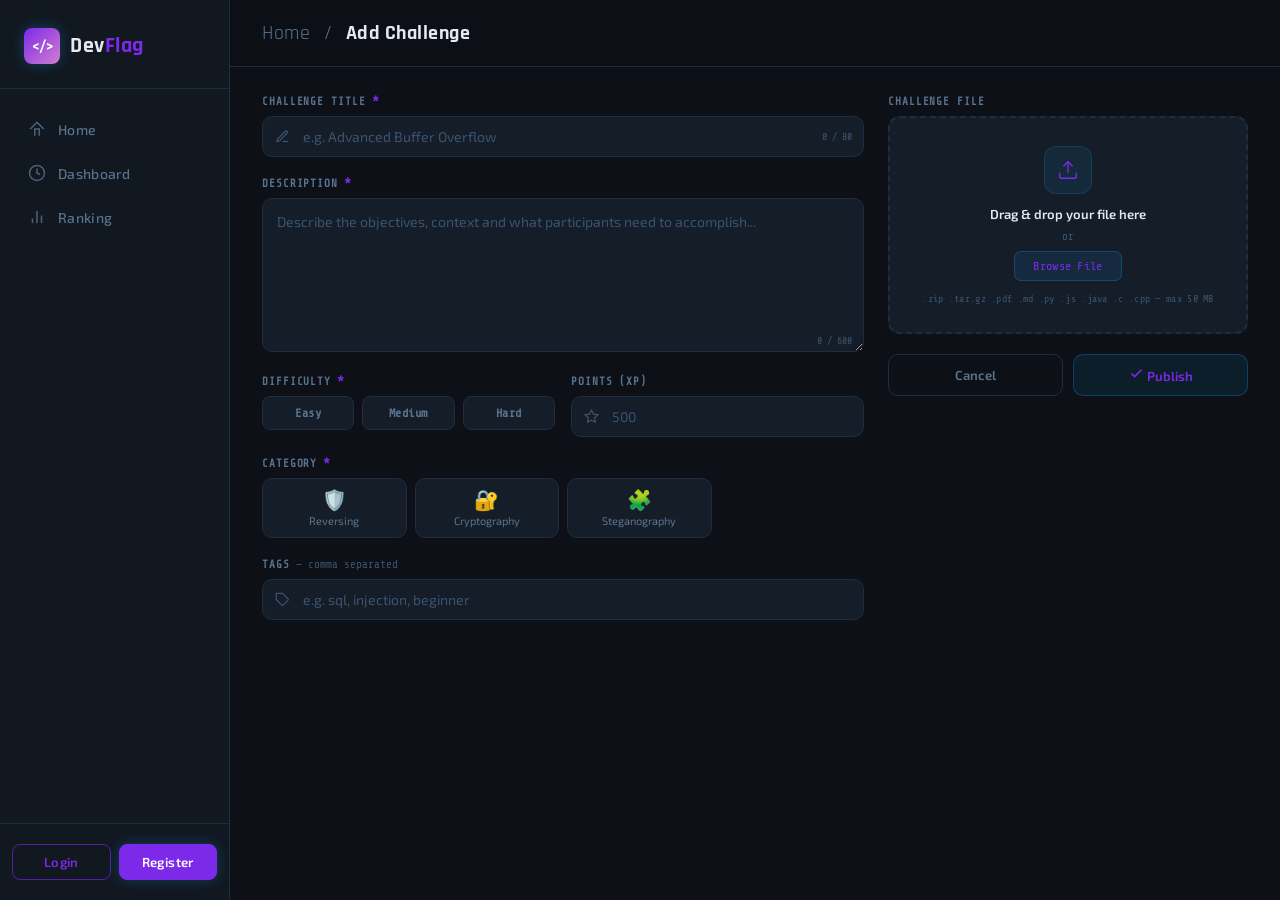
==== addChallenge.html @ d987cf86 "Mayor changes and refactor classes" ====
<!DOCTYPE html>
<html lang="es">
<head>
  <meta charset="UTF-8" />
  <meta name="viewport" content="width=device-width, initial-scale=1.0"/>
  <title>DevFlag – Add Challenge</title>
  <link href="https://fonts.googleapis.com/css2?family=Share+Tech+Mono&family=Rajdhani:wght@400;500;600;700&family=Exo+2:wght@300;400;600;700&display=swap" rel="stylesheet"/>
  <link rel="stylesheet" href="styles.css"/>
  <link rel="stylesheet" href="addChallenge.css"/>
</head>
<body>

  <aside class="sidebar">
    <div class="sidebar-logo">
      <div class="logo-icon">&lt;/&gt;</div>
      <div class="logo-text">Dev<span>Flag</span></div>
    </div>
    <nav class="nav">
      <a href="index.html" class="nav-item">
        <svg class="nav-icon" fill="none" stroke="currentColor" stroke-width="2" viewBox="0 0 24 24">
          <path d="M3 12L12 3l9 9"/><path d="M9 21V12h6v9"/>
        </svg>
        Home
      </a>
      <a href="dashboard.html" class="nav-item">
        <svg class="nav-icon" fill="none" stroke="currentColor" stroke-width="2" viewBox="0 0 24 24">
          <circle cx="12" cy="12" r="10"/><path d="M12 6v6l4 2"/>
        </svg>
        Dashboard
      </a>
      <a href="ranking.html" class="nav-item">
        <svg class="nav-icon" fill="none" stroke="currentColor" stroke-width="2" viewBox="0 0 24 24">
          <path d="M18 20V10"/><path d="M12 20V4"/><path d="M6 20v-6"/>
        </svg>
        Ranking
      </a>
    </nav>
    <div class="sidebar-footer">
      <a href="login.html" class="btn-auth btn-login">Login</a>
      <a href="signup.html" class="btn-auth btn-register">Register</a>
    </div>
  </aside>

  <main class="main">

    <header class="topbar">
      <div class="breadcrumb">
        <a href="index.html" class="home-link">Home</a>
        <span class="breadcrumb-sep">/</span>
        <strong>Add Challenge</strong>
      </div>
    </header>

    <div class="form-layout">

      <div class="form-col form-col--main">

        <div class="ac-section" style="animation-delay:0.05s">
          <label class="ac-label" for="ch-title">
            Challenge Title
            <span class="ac-required">*</span>
          </label>
          <div class="ac-input-wrap">
            <svg fill="none" stroke="currentColor" stroke-width="2" viewBox="0 0 24 24">
              <path d="M12 20h9"/><path d="M16.5 3.5a2.121 2.121 0 013 3L7 19l-4 1 1-4L16.5 3.5z"/>
            </svg>
            <input type="text" id="ch-title" name="title"
                   placeholder="e.g. Advanced Buffer Overflow"
                   maxlength="80" required />
            <span class="char-counter" id="title-counter">0 / 80</span>
          </div>
        </div>

        <div class="ac-section" style="animation-delay:0.10s">
          <label class="ac-label" for="ch-desc">
            Description
            <span class="ac-required">*</span>
          </label>
          <div class="ac-textarea-wrap">
            <textarea id="ch-desc" name="description" rows="5" maxlength="600" required
              placeholder="Describe the objectives, context and what participants need to accomplish..."></textarea>
            <span class="char-counter textarea-counter" id="desc-counter">0 / 600</span>
          </div>
        </div>

        <div class="ac-row" style="animation-delay:0.15s">

          <div class="ac-section">
            <label class="ac-label">
              Difficulty
              <span class="ac-required">*</span>
            </label>
            <div class="pill-group" id="difficulty-group">
              <button type="button" class="pill pill--easy"   data-value="easy" >Easy</button>
              <button type="button" class="pill pill--medium" data-value="medium" >Medium</button>
              <button type="button" class="pill pill--hard"   data-value="hard"   >Hard</button>
            </div>
            <input type="hidden" id="difficulty-val" name="difficulty"/>
          </div>

          <div class="ac-section">
            <label class="ac-label" for="ch-points">Points (XP)</label>
            <div class="ac-input-wrap">
              <svg fill="none" stroke="currentColor" stroke-width="2" viewBox="0 0 24 24">
                <polygon points="12 2 15.09 8.26 22 9.27 17 14.14 18.18 21.02 12 17.77 5.82 21.02 7 14.14 2 9.27 8.91 8.26 12 2"/>
              </svg>
              <input type="number" id="ch-points" name="points"
                     placeholder="500" min="50" max="5000" step="50"/>
            </div>
          </div>

        </div>

        <div class="ac-section" style="animation-delay:0.20s">
          <label class="ac-label">
            Category
            <span class="ac-required">*</span>
          </label>
          <div class="category-grid" id="category-group">
            <button type="button" class="cat-pill" data-value="Reversing" ><span>🛡️</span>Reversing</button>
            <button type="button" class="cat-pill" data-value="cryptography"  ><span>🔐</span>Cryptography</button>
            <button type="button" class="cat-pill" data-value="steganography" ><span>🧩</span>Steganography</button>
          </div>
          <input type="hidden" id="category-val" name="category"/>
        </div>

        <!-- Tags -->
        <div class="ac-section" style="animation-delay:0.25s">
          <label class="ac-label" for="ch-tags">
            Tags
            <span class="ac-label-hint">— comma separated</span>
          </label>
          <div class="ac-input-wrap">
            <svg fill="none" stroke="currentColor" stroke-width="2" viewBox="0 0 24 24">
              <path d="M20.59 13.41l-7.17 7.17a2 2 0 01-2.83 0L2 12V2h10l8.59 8.59a2 2 0 010 2.82z"/>
              <line x1="7" y1="7" x2="7.01" y2="7"/>
            </svg>
            <input type="text" id="ch-tags" name="tags"
                   placeholder="e.g. sql, injection, beginner"/>
          </div>
          <div class="tag-preview" id="tag-preview"></div>
        </div>

      </div>

      <div class="form-col form-col--side">

        <div class="ac-section" style="animation-delay:0.10s">
          <label class="ac-label">Challenge File</label>
          <div class="dropzone" id="dropzone"
               ondragover="onDragOver(event)"
               ondragleave="onDragLeave(event)"
               ondrop="onDrop(event)">

            <div class="dropzone-inner" id="dropzone-inner">
              <div class="dropzone-icon">
                <svg fill="none" stroke="currentColor" stroke-width="1.5" viewBox="0 0 24 24">
                  <path d="M21 15v4a2 2 0 01-2 2H5a2 2 0 01-2-2v-4"/>
                  <polyline points="17 8 12 3 7 8"/>
                  <line x1="12" y1="3" x2="12" y2="15"/>
                </svg>
              </div>
              <p class="dropzone-text">Drag &amp; drop your file here</p>
              <p class="dropzone-sub">or</p>
              <label class="btn-browse" for="file-input">Browse File</label>
              <input type="file" id="file-input" name="challengeFile"
                     accept=".zip,.tar,.gz,.pdf,.md,.txt,.py,.js,.java,.c,.cpp"
                     style="display:none"
                     onchange="onFileSelect(this)"/>
              <p class="dropzone-hint">.zip .tar.gz .pdf .md .py .js .java .c .cpp — max 50 MB</p>
            </div>

            <div class="file-selected" id="file-selected" style="display:none">
              <div class="file-icon">📄</div>
              <div class="file-info">
                <span class="file-name" id="file-name"></span>
                <span class="file-size" id="file-size"></span>
              </div>
              <button type="button" class="btn-remove-file" onclick="removeFile()" aria-label="Remove">
                <svg fill="none" stroke="currentColor" stroke-width="2" viewBox="0 0 24 24">
                  <line x1="18" y1="6" x2="6" y2="18"/><line x1="6" y1="6" x2="18" y2="18"/>
                </svg>
              </button>
            </div>

          </div>
        </div>

        <div class="ac-actions" style="animation-delay:0.30s">
          <a href="index.html" class="btn-cancel">Cancel</a>
          <button type="button" class="btn-publish" onclick="publish()">
            <svg fill="none" stroke="currentColor" stroke-width="2.5" viewBox="0 0 24 24">
              <polyline points="20 6 9 17 4 12"/>
            </svg>
            Publish
          </button>
        </div>

      </div>

    </div>

  </main>

</body>
</html>
---- styles.css ----
:root {
  --bg-base:      #0d1117;
  --bg-sidebar:   #111820;
  --bg-card:      #151d28;
  --bg-card-h:    #1a2536;
  --border:       #1e2d40;
  --border-glow:  #531ea8;
  --accent:       #7c29e9;
  --accent2:      #d17ed1;
  --text-primary: #e4eaf4;
  --text-muted:   #5a7490;
  --text-dim:     #3a5470;
  --badge-med:    #f0a843;
  --badge-easy:   #0ecba1;
  --badge-hard:   #e8445a;
  --nav-active-bg:#162130;
  --font-mono:    'Share Tech Mono', monospace;
  --font-ui:      'Exo 2', sans-serif;
  --font-head:    'Rajdhani', sans-serif;
  --radius:       10px;
  --sidebar-w:    230px;
}

*, *{ box-sizing: border-box; margin: 0; padding: 0; }
html, body { height: 100%; }

body {
  font-family: var(--font-ui);
  background: var(--bg-base);
  color: var(--text-primary);
  display: flex;
  min-height: 100vh;
  overflow-x: hidden;
}

.sidebar {
  width: var(--sidebar-w);
  min-height: 100vh;
  background: var(--bg-sidebar);
  border-right: 1px solid var(--border);
  display: flex;
  flex-direction: column;
  position: fixed;
  left: 0; top: 0; bottom: 0;
  z-index: 10;
}

.sidebar-logo {
  padding: 28px 24px 24px;
  display: flex;
  align-items: center;
  gap: 10px;
  border-bottom: 1px solid var(--border);
}

.logo-icon {
  width: 36px; height: 36px;
  background: linear-gradient(135deg, var(--accent), var(--accent2));
  border-radius: 8px;
  display: flex; align-items: center; justify-content: center;
  font-family: var(--font-mono);
  font-size: 13px;
  color: #fff;
  font-weight: bold;
  flex-shrink: 0;
  box-shadow: 0 0 14px rgba(26,143,227,0.35);
}

.logo-text {
  font-family: var(--font-head);
  font-size: 22px;
  font-weight: 700;
  letter-spacing: 0.5px;
}
.logo-text span { color: var(--accent); }

.nav {
  padding: 20px 12px;
  flex: 1;
  display: flex;
  flex-direction: column;
  gap: 4px;
}

.nav-item {
  display: flex;
  align-items: center;
  gap: 12px;
  padding: 11px 16px;
  border-radius: var(--radius);
  color: var(--text-muted);
  font-size: 14px;
  font-weight: 500;
  cursor: pointer;
  transition: all 0.2s;
  text-decoration: none;
  position: relative;
  letter-spacing: 0.3px;
}

.nav-item:hover {
  background: var(--nav-active-bg);
  color: var(--text-primary);
}

.nav-item.active {
  background: var(--nav-active-bg);
  color: var(--accent);
  border: 1px solid rgba(26,143,227,0.18);
}

.nav-item.active::before {
  content: '';
  position: absolute;
  left: 0; top: 20%; bottom: 20%;
  width: 3px;
  background: var(--accent);
  border-radius: 0 3px 3px 0;
  box-shadow: 0 0 8px var(--accent);
}

.nav-icon {
  width: 18px; height: 18px;
  opacity: 0.8;
  flex-shrink: 0;
}

.sidebar-footer {
  padding: 20px 12px;
  border-top: 1px solid var(--border);
  display: flex;
  gap: 8px;
}

.btn-auth {
  flex: 1;
  padding: 9px 0;
  border-radius: 8px;
  font-family: var(--font-ui);
  font-size: 13px;
  font-weight: 600;
  cursor: pointer;
  transition: all 0.2s;
  letter-spacing: 0.4px;
}

.btn-login {
  text-align: center;
  background: transparent;
  border: 1px solid var(--border-glow);
  color: var(--accent);
}
.btn-login:hover { background: rgba(26,143,227,0.08); }

.btn-register {
  text-align: center;
  background: var(--accent);
  border: 1px solid var(--accent);
  color: #fff;
  box-shadow: 0 0 14px rgba(26,143,227,0.3);
}

.btn-register:hover {
  background: #781acf;
  box-shadow: 0 0 20px rgba(26,143,227,0.5);
}

.main {
  margin-left: var(--sidebar-w);
  flex: 1;
  display: flex;
  flex-direction: column;
  min-height: 100vh;
  position: relative;
  z-index: 1;
}

.topbar {
  display: flex;
  align-items: center;
  justify-content: space-between;
  padding: 20px 32px;
  border-bottom: 1px solid var(--border);
  background: rgba(13,17,23,0.85);
  backdrop-filter: blur(8px);
  position: sticky;
  top: 0;
  z-index: 5;
}

.breadcrumb {
  font-family: var(--font-head);
  font-size: 20px;
  font-weight: 600;
  letter-spacing: 0.5px;
}
.breadcrumb span { color: var(--text-muted); font-weight: 400; }
.breadcrumb strong { color: var(--text-primary); }

.btn-add {
  display: flex;
  align-items: center;
  gap: 8px;
  padding: 10px 22px;
  background: var(--accent);
  border: none;
  border-radius: 9px;
  color: #fff;
  font-family: var(--font-ui);
  font-size: 14px;
  font-weight: 600;
  cursor: pointer;
  transition: all 0.2s;
  box-shadow: 0 0 16px rgba(26,143,227,0.35);
  letter-spacing: 0.3px;
}
.btn-add:hover {
  background: #ac4fe2;
  box-shadow: 0 0 26px rgba(26,143,227,0.55);
  transform: translateY(-1px);
}
.btn-add svg { width: 16px; height: 16px; }

.filters-bar {
  display: flex;
  gap: 14px;
  padding: 24px 32px 0;
}

.filter-select {
  display: flex;
  align-items: center;
  gap: 10px;
  padding: 11px 18px;
  background: var(--bg-card);
  border: 1px solid var(--border);
  border-radius: 9px;
  color: var(--text-muted);
  font-family: var(--font-ui);
  font-size: 14px;
  cursor: pointer;
  min-width: 180px;
  transition: border-color 0.2s;
}
.filter-select:hover { border-color: var(--border-glow); }
.filter-select svg { width: 16px; height: 16px; opacity: 0.6; }
.filter-select .chevron { margin-left: auto; opacity: 0.5; }

.search-box {
  flex: 1;
  display: flex;
  align-items: center;
  gap: 10px;
  padding: 11px 18px;
  background: var(--bg-card);
  border: 1px solid var(--border);
  border-radius: 9px;
  transition: border-color 0.2s;
}
.search-box:focus-within { border-color: var(--border-glow); }
.search-box svg { width: 16px; height: 16px; color: var(--text-dim); flex-shrink: 0; }
.search-box input {
  flex: 1;
  background: none;
  border: none;
  outline: none;
  color: var(--text-primary);
  font-family: var(--font-ui);
  font-size: 14px;
}
.search-box input::placeholder { color: var(--text-dim); }

.cards-grid {
  display: grid;
  grid-template-columns: repeat(auto-fill, minmax(280px, 1fr));
  gap: 18px;
  padding: 24px 32px 40px;
}

.card {
  background: var(--bg-card);
  border: 1px solid var(--border);
  border-radius: 12px;
  overflow: hidden;
  display: flex;
  flex-direction: column;
  transition: all 0.25s;
  position: relative;
  animation: fadeUp 0.4s ease both;
}

.card:hover {
  border-color: rgba(26,143,227,0.35);
  background: var(--bg-card-h);
  transform: translateY(-3px);
  box-shadow: 0 8px 28px rgba(0,0,0,0.35), 0 0 0 1px rgba(26,143,227,0.1);
}

.card-header {
  position: relative;
  padding: 22px 22px 0;
  display: flex;
  align-items: flex-start;
  justify-content: flex-end;
}

.card-illustration {
  position: absolute;
  left: 50%;
  transform: translateX(-50%);
  top: 10px;
  width: 100px; height: 90px;
  display: flex; align-items: center; justify-content: center;
}

.lock   { font-size: 52px; filter: drop-shadow(0 0 12px rgba(26,143,227,0.4)); }
.shield { font-size: 52px; filter: drop-shadow(0 0 12px rgba(14,203,161,0.4)); }
.puzzle  { font-size: 52px; filter: drop-shadow(0 0 12px rgba(232,68,90,0.4)); }

.card-actions {
  display: flex;
  gap: 8px;
  align-items: center;
  z-index: 1;
}

.btn-icon {
  background: none;
  border: none;
  cursor: pointer;
  color: var(--text-dim);
  padding: 4px;
  border-radius: 5px;
  transition: color 0.2s;
  display: flex;
  align-items: center;
}
.btn-icon svg { width: 16px; height: 16px; }

.card-body {
  padding: 80px 22px 18px;
}

.card-title {
  font-family: var(--font-head);
  font-size: 18px;
  font-weight: 700;
  color: var(--text-primary);
  margin-bottom: 8px;
  letter-spacing: 0.3px;
  line-height: 1.2;
}

.card-desc {
  font-size: 12.5px;
  color: var(--text-muted);
  line-height: 1.55;
  margin-bottom: 18px;
}

.card-meta {
  display: grid;
  grid-template-columns: 1fr 1fr 1fr;
  gap: 4px 0;
  padding-top: 14px;
  border-top: 1px solid var(--border);
}

.meta-label {
  font-size: 11px;
  color: var(--text-dim);
  font-family: var(--font-mono);
  letter-spacing: 0.3px;
}

.meta-value {
  font-size: 12.5px;
  font-weight: 600;
  color: var(--text-primary);
  font-family: var(--font-mono);
}

.meta-value.difficulty-medium { color: var(--badge-med); }
.meta-value.difficulty-easy   { color: var(--badge-easy); }
.meta-value.difficulty-hard   { color: var(--badge-hard); }
.meta-value.xp                { color: var(--accent); }

::-webkit-scrollbar { width: 5px; }
::-webkit-scrollbar-track { background: var(--bg-base); }
::-webkit-scrollbar-thumb { background: var(--border); border-radius: 3px; }

.sidebar-deco {
  padding: 16px 12px;
  opacity: 0.15;
}

.cards-grid {
  transition: grid-template-columns 0.4s cubic-bezier(0.4, 0, 0.2, 1);
}

.card {
  transition:
    all 0.25s ease,
    width 0.4s cubic-bezier(0.4, 0, 0.2, 1),
    transform 0.4s cubic-bezier(0.4, 0, 0.2, 1),
    opacity 0.4s ease,
    box-shadow 0.25s ease;
  will-change: transform, width, opacity;
}

.home-link {
  color: var(--text-muted);
  text-decoration: none;
  font-weight: 400;
  transition: color 0.2s;
}
.home-link:hover { color: var(--accent); }

.breadcrumb-sep {
  color: var(--text-dim);
  margin: 0 8px;
  font-weight: 300;
}

a {
  text-decoration: none;
  color: inherit;
}
---- addChallenge.css ----
.form-layout {
  display: grid;
  grid-template-columns: 1fr 360px;
  gap: 24px;
  padding: 28px 32px 48px;
  align-items: start;
}

.form-col { display: flex; flex-direction: column; gap: 20px; }

.ac-section {
  display: flex;
  flex-direction: column;
  gap: 8px;
  animation: fadeUp 0.4s ease both;
}

.ac-label {
  font-family: var(--font-mono);
  font-size: 11px;
  font-weight: 600;
  letter-spacing: 0.9px;
  text-transform: uppercase;
  color: var(--text-muted);
  display: flex;
  align-items: center;
  gap: 6px;
}
.ac-required   { color: var(--accent); font-size: 13px; line-height: 1; }
.ac-label-hint { color: var(--text-dim); font-weight: 400; text-transform: none; letter-spacing: 0; font-size: 11px; }

.ac-input-wrap {
  position: relative;
  display: flex;
  align-items: center;
}
.ac-input-wrap > svg {
  position: absolute;
  left: 13px;
  width: 15px; height: 15px;
  color: var(--text-dim);
  pointer-events: none;
  transition: color 0.2s;
}
.ac-input-wrap input {
  width: 100%;
  padding: 11px 80px 11px 40px;
  background: var(--bg-card);
  border: 1px solid var(--border);
  border-radius: var(--radius);
  color: var(--text-primary);
  font-family: var(--font-ui);
  font-size: 14px;
  outline: none;
  transition: border-color 0.2s, box-shadow 0.2s;
}
.ac-input-wrap input[type="number"] { padding-right: 14px; }
.ac-input-wrap input::placeholder { color: var(--text-dim); }
.ac-input-wrap input:focus {
  border-color: var(--accent);
  box-shadow: 0 0 0 3px rgba(26,143,227,0.1);
}
.ac-input-wrap:focus-within > svg { color: var(--accent); }

.char-counter {
  position: absolute;
  right: 12px;
  font-size: 10px;
  font-family: var(--font-mono);
  color: var(--text-dim);
  pointer-events: none;
  white-space: nowrap;
}

.ac-textarea-wrap { position: relative; }
.ac-textarea-wrap textarea {
  width: 100%;
  padding: 12px 14px 28px;
  background: var(--bg-card);
  border: 1px solid var(--border);
  border-radius: var(--radius);
  color: var(--text-primary);
  font-family: var(--font-ui);
  font-size: 14px;
  resize: vertical;
  outline: none;
  line-height: 1.6;
  transition: border-color 0.2s, box-shadow 0.2s;
  min-height: 110px;
}
.ac-textarea-wrap textarea::placeholder { color: var(--text-dim); }
.ac-textarea-wrap textarea:focus {
  border-color: var(--accent);
  box-shadow: 0 0 0 3px rgba(26,143,227,0.1);
}
.textarea-counter { position: absolute; bottom: 9px; right: 12px; }

.ac-row {
  display: grid;
  grid-template-columns: 1fr 1fr;
  gap: 16px;
  animation: fadeUp 0.4s ease both;
}
.ac-row .ac-section { animation: none; }

.pill-group { display: flex; gap: 8px; }

.pill {
  flex: 1;
  padding: 9px 0;
  border-radius: 8px;
  border: 1px solid var(--border);
  background: var(--bg-card);
  font-family: var(--font-mono);
  font-size: 12px;
  font-weight: 600;
  letter-spacing: 0.5px;
  cursor: pointer;
  transition: all 0.18s;
  color: var(--text-muted);
}
.pill:hover { border-color: var(--border-glow); color: var(--text-primary); }

.pill--easy:not(.selected):hover   { border-color: #0ecba1; color: #0ecba1; }
.pill--medium:not(.selected):hover { border-color: #f0a843; color: #f0a843; }
.pill--hard:not(.selected):hover   { border-color: #e8445a; color: #e8445a; }

.pill--easy.selected   { background: rgba(14,203,161,0.12); border-color: #0ecba1; color: #0ecba1; box-shadow: 0 0 10px rgba(14,203,161,0.2); }
.pill--medium.selected { background: rgba(240,168,67,0.12); border-color: #f0a843; color: #f0a843; box-shadow: 0 0 10px rgba(240,168,67,0.2); }
.pill--hard.selected   { background: rgba(232,68,90,0.12);  border-color: #e8445a; color: #e8445a; box-shadow: 0 0 10px rgba(232,68,90,0.2); }

.category-grid {
  display: grid;
  grid-template-columns: repeat(4, 1fr);
  gap: 8px;
}

.cat-pill {
  display: flex;
  flex-direction: column;
  align-items: center;
  gap: 5px;
  padding: 10px 6px;
  background: var(--bg-card);
  border: 1px solid var(--border);
  border-radius: 10px;
  font-family: var(--font-ui);
  font-size: 11px;
  color: var(--text-muted);
  cursor: pointer;
  transition: all 0.18s;
  text-align: center;
  line-height: 1.2;
}
.cat-pill span { font-size: 20px; line-height: 1; }
.cat-pill:hover {
  border-color: var(--border-glow);
  color: var(--text-primary);
  background: var(--bg-card-h);
  transform: translateY(-1px);
}
.cat-pill.selected {
  border-color: var(--accent);
  background: rgba(26,143,227,0.1);
  color: var(--accent);
  box-shadow: 0 0 10px rgba(26,143,227,0.15);
}

.tag-preview { display: flex; flex-wrap: wrap; gap: 6px; min-height: 0; }

.tag-chip {
  padding: 3px 10px;
  background: rgba(26,143,227,0.1);
  border: 1px solid rgba(26,143,227,0.25);
  border-radius: 20px;
  font-size: 11px;
  font-family: var(--font-mono);
  color: var(--accent);
  animation: fadeUp 0.2s ease both;
}

.dropzone {
  border: 2px dashed var(--border);
  border-radius: 12px;
  background: var(--bg-card);
  transition: border-color 0.2s, background 0.2s;
  min-height: 180px;
  display: flex;
  align-items: center;
  justify-content: center;
  overflow: hidden;
}
.dropzone.drag-over {
  border-color: var(--accent);
  background: rgba(26,143,227,0.06);
}

.dropzone-inner {
  display: flex;
  flex-direction: column;
  align-items: center;
  gap: 8px;
  padding: 28px 20px;
  text-align: center;
  width: 100%;
}

.dropzone-icon {
  width: 48px; height: 48px;
  border-radius: 12px;
  background: rgba(26,143,227,0.1);
  border: 1px solid rgba(26,143,227,0.2);
  display: flex; align-items: center; justify-content: center;
  margin-bottom: 4px;
}
.dropzone-icon svg { width: 22px; height: 22px; color: var(--accent); }

.dropzone-text { font-size: 13px; font-weight: 600; color: var(--text-primary); }
.dropzone-sub  { font-size: 11px; color: var(--text-dim); font-family: var(--font-mono); }
.dropzone-hint { font-size: 10px; color: var(--text-dim); font-family: var(--font-mono); letter-spacing: 0.3px; margin-top: 4px; }

.btn-browse {
  display: inline-block;
  padding: 7px 18px;
  background: rgba(26,143,227,0.12);
  border: 1px solid rgba(26,143,227,0.3);
  border-radius: 7px;
  font-size: 12px;
  font-family: var(--font-mono);
  color: var(--accent);
  cursor: pointer;
  transition: all 0.18s;
  letter-spacing: 0.3px;
}
.btn-browse:hover { background: rgba(26,143,227,0.2); border-color: var(--accent); }

.file-selected {
  width: 100%;
  padding: 18px 20px;
  align-items: center;
  gap: 14px;
}
.file-icon { font-size: 28px; flex-shrink: 0; }
.file-info { flex: 1; display: flex; flex-direction: column; gap: 3px; overflow: hidden; }
.file-name { font-size: 13px; font-weight: 600; color: var(--text-primary); white-space: nowrap; overflow: hidden; text-overflow: ellipsis; }
.file-size { font-size: 11px; color: var(--text-muted); font-family: var(--font-mono); }

.btn-remove-file {
  flex-shrink: 0;
  background: none; border: none; cursor: pointer;
  color: var(--text-dim);
  display: flex; align-items: center;
  padding: 4px; border-radius: 5px;
  transition: color 0.2s;
}
.btn-remove-file:hover { color: #e8445a; }
.btn-remove-file svg { width: 16px; height: 16px; }

.preview-card {
  background: var(--bg-base);
  border: 1px solid var(--border);
  border-radius: 12px;
  overflow: hidden;
  transition: border-color 0.3s;
}

.preview-card-header {
  padding: 16px 16px 0;
  display: flex;
  align-items: flex-start;
  justify-content: space-between;
}
.preview-illus { font-size: 40px; line-height: 1; transition: all 0.3s; }
.preview-dots  { display: flex; gap: 6px; align-items: center; }
.pdot { width: 6px; height: 6px; border-radius: 50%; background: var(--border); }

.preview-card-body { padding: 12px 16px 16px; }

.preview-title {
  font-family: var(--font-head);
  font-size: 16px;
  font-weight: 700;
  color: var(--text-primary);
  margin-bottom: 6px;
  min-height: 22px;
  transition: all 0.2s;
}
.preview-desc {
  font-size: 11.5px;
  color: var(--text-muted);
  line-height: 1.55;
  margin-bottom: 12px;
  min-height: 36px;
  transition: all 0.2s;
  display: -webkit-box;
  -webkit-box-orient: vertical;
  overflow: hidden;
}
.preview-meta {
  display: flex;
  gap: 14px;
  padding-top: 10px;
  border-top: 1px solid var(--border);
  font-size: 12px;
  font-family: var(--font-mono);
}
.preview-diff { font-weight: 600; transition: color 0.3s; }
.preview-xp   { color: var(--accent); font-weight: 600; }

.ac-actions {
  display: flex;
  gap: 10px;
  animation: fadeUp 0.4s ease both;
}

.btn-cancel {
  flex: 1;
  display: flex; align-items: center; justify-content: center;
  padding: 11px;
  background: transparent;
  border: 1px solid var(--border);
  border-radius: var(--radius);
  color: var(--text-muted);
  font-family: var(--font-ui);
  font-size: 13px;
  font-weight: 600;
  cursor: pointer;
  text-decoration: none;
  transition: all 0.18s;
}
.btn-cancel:hover { border-color: var(--border-glow); color: var(--text-primary); }

.btn-publish {
  flex: 1;
  padding: 11px;
  background: rgba(26,143,227,0.1);
  border: 1px solid rgba(26,143,227,0.3);
  border-radius: var(--radius);
  color: var(--accent);
  font-family: var(--font-ui);
  font-size: 13px;
  font-weight: 600;
  cursor: pointer;
  transition: all 0.18s;
}
.btn-publish svg { width: 15px; height: 15px; }
.btn-publish:hover {
  background: #1a7fcf;
  box-shadow: 0 0 24px rgba(26,143,227,0.5);
  transform: translateY(-1px);
}

.toast {
  position: fixed;
  bottom: 28px;
  right: 28px;
  background: #111820;
  border: 1px solid var(--border);
  border-left: 3px solid var(--toast-color, var(--accent));
  border-radius: 10px;
  padding: 13px 20px;
  font-family: var(--font-ui);
  font-size: 13px;
  font-weight: 600;
  color: var(--text-primary);
  box-shadow: 0 8px 28px rgba(0,0,0,0.4);
  z-index: 9999;
  opacity: 0;
  transform: translateY(12px);
  transition: opacity 0.25s, transform 0.25s;
}
.toast--show { opacity: 1; transform: translateY(0); }
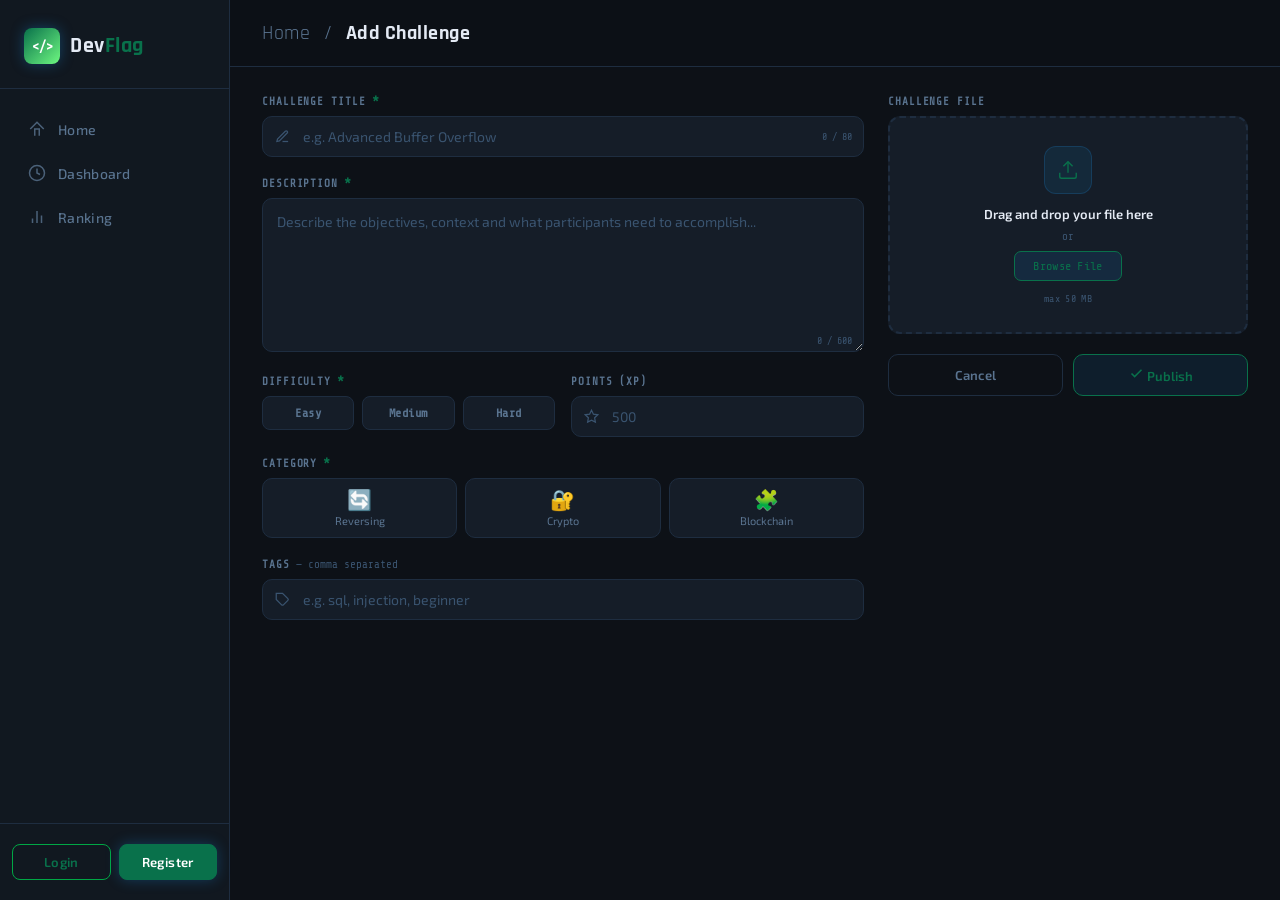
==== commit 0a9f8168: "Bug fixes and changing mayor colors" ====
--- a/addChallenge.html
+++ b/addChallenge.html
@@ -9,7 +9,7 @@
   <link rel="stylesheet" href="addChallenge.css"/>
 </head>
 <body>
-
+  
   <aside class="sidebar">
     <div class="sidebar-logo">
       <div class="logo-icon">&lt;/&gt;</div>
@@ -40,9 +40,9 @@
       <a href="signup.html" class="btn-auth btn-register">Register</a>
     </div>
   </aside>
-
+  
   <main class="main">
-
+    
     <header class="topbar">
       <div class="breadcrumb">
         <a href="index.html" class="home-link">Home</a>
@@ -50,11 +50,11 @@
         <strong>Add Challenge</strong>
       </div>
     </header>
-
+    
     <div class="form-layout">
-
+      
       <div class="form-col form-col--main">
-
+        
         <div class="ac-section" style="animation-delay:0.05s">
           <label class="ac-label" for="ch-title">
             Challenge Title
@@ -65,12 +65,12 @@
               <path d="M12 20h9"/><path d="M16.5 3.5a2.121 2.121 0 013 3L7 19l-4 1 1-4L16.5 3.5z"/>
             </svg>
             <input type="text" id="ch-title" name="title"
-                   placeholder="e.g. Advanced Buffer Overflow"
-                   maxlength="80" required />
+            placeholder="e.g. Advanced Buffer Overflow"
+            maxlength="80" required />
             <span class="char-counter" id="title-counter">0 / 80</span>
           </div>
         </div>
-
+        
         <div class="ac-section" style="animation-delay:0.10s">
           <label class="ac-label" for="ch-desc">
             Description
@@ -78,26 +78,31 @@
           </label>
           <div class="ac-textarea-wrap">
             <textarea id="ch-desc" name="description" rows="5" maxlength="600" required
-              placeholder="Describe the objectives, context and what participants need to accomplish..."></textarea>
+            placeholder="Describe the objectives, context and what participants need to accomplish..."></textarea>
             <span class="char-counter textarea-counter" id="desc-counter">0 / 600</span>
           </div>
         </div>
-
+        
         <div class="ac-row" style="animation-delay:0.15s">
-
+          
           <div class="ac-section">
             <label class="ac-label">
               Difficulty
               <span class="ac-required">*</span>
             </label>
             <div class="pill-group" id="difficulty-group">
-              <button type="button" class="pill pill--easy"   data-value="easy" >Easy</button>
-              <button type="button" class="pill pill--medium" data-value="medium" >Medium</button>
-              <button type="button" class="pill pill--hard"   data-value="hard"   >Hard</button>
+              <input type="radio" name="difficulty" id="diff-easy" value="easy">
+              <label for="diff-easy" class="pill pill--easy">Easy</label>
+              
+              <input type="radio" name="difficulty" id="diff-medium" value="medium">
+              <label for="diff-medium" class="pill pill--medium">Medium</label>
+              
+              <input type="radio" name="difficulty" id="diff-hard" value="hard">
+              <label for="diff-hard" class="pill pill--hard">Hard</label>
             </div>
             <input type="hidden" id="difficulty-val" name="difficulty"/>
           </div>
-
+          
           <div class="ac-section">
             <label class="ac-label" for="ch-points">Points (XP)</label>
             <div class="ac-input-wrap">
@@ -105,25 +110,30 @@
                 <polygon points="12 2 15.09 8.26 22 9.27 17 14.14 18.18 21.02 12 17.77 5.82 21.02 7 14.14 2 9.27 8.91 8.26 12 2"/>
               </svg>
               <input type="number" id="ch-points" name="points"
-                     placeholder="500" min="50" max="5000" step="50"/>
-            </div>
-          </div>
-
-        </div>
-
+              placeholder="500" min="50" max="5000" step="50"/>
+            </div>
+          </div>
+          
+        </div>
+        
         <div class="ac-section" style="animation-delay:0.20s">
           <label class="ac-label">
             Category
             <span class="ac-required">*</span>
           </label>
-          <div class="category-grid" id="category-group">
-            <button type="button" class="cat-pill" data-value="Reversing" ><span>🛡️</span>Reversing</button>
-            <button type="button" class="cat-pill" data-value="cryptography"  ><span>🔐</span>Cryptography</button>
-            <button type="button" class="cat-pill" data-value="steganography" ><span>🧩</span>Steganography</button>
+          <div class="category-grid">
+            <input type="radio" name="category" id="cat-reversing">
+            <label for="cat-reversing" class="cat-pill"><span>🔄</span>Reversing</label>
+            
+            <input type="radio" name="category" id="cat-crypto">
+            <label for="cat-crypto" class="cat-pill"><span>🔐</span>Crypto</label>
+            
+            <input type="radio" name="category" id="cat-blockchain">
+            <label for="cat-blockchain" class="cat-pill"><span>🧩</span>Blockchain</label>
           </div>
           <input type="hidden" id="category-val" name="category"/>
         </div>
-
+        
         <!-- Tags -->
         <div class="ac-section" style="animation-delay:0.25s">
           <label class="ac-label" for="ch-tags">
@@ -136,71 +146,68 @@
               <line x1="7" y1="7" x2="7.01" y2="7"/>
             </svg>
             <input type="text" id="ch-tags" name="tags"
-                   placeholder="e.g. sql, injection, beginner"/>
+            placeholder="e.g. sql, injection, beginner"/>
           </div>
           <div class="tag-preview" id="tag-preview"></div>
         </div>
-
-      </div>
-
+        
+      </div>
+      
       <div class="form-col form-col--side">
-
+        
         <div class="ac-section" style="animation-delay:0.10s">
           <label class="ac-label">Challenge File</label>
           <div class="dropzone" id="dropzone"
-               ondragover="onDragOver(event)"
-               ondragleave="onDragLeave(event)"
-               ondrop="onDrop(event)">
-
-            <div class="dropzone-inner" id="dropzone-inner">
-              <div class="dropzone-icon">
-                <svg fill="none" stroke="currentColor" stroke-width="1.5" viewBox="0 0 24 24">
-                  <path d="M21 15v4a2 2 0 01-2 2H5a2 2 0 01-2-2v-4"/>
-                  <polyline points="17 8 12 3 7 8"/>
-                  <line x1="12" y1="3" x2="12" y2="15"/>
-                </svg>
-              </div>
-              <p class="dropzone-text">Drag &amp; drop your file here</p>
-              <p class="dropzone-sub">or</p>
-              <label class="btn-browse" for="file-input">Browse File</label>
-              <input type="file" id="file-input" name="challengeFile"
-                     accept=".zip,.tar,.gz,.pdf,.md,.txt,.py,.js,.java,.c,.cpp"
-                     style="display:none"
-                     onchange="onFileSelect(this)"/>
-              <p class="dropzone-hint">.zip .tar.gz .pdf .md .py .js .java .c .cpp — max 50 MB</p>
-            </div>
-
-            <div class="file-selected" id="file-selected" style="display:none">
-              <div class="file-icon">📄</div>
-              <div class="file-info">
-                <span class="file-name" id="file-name"></span>
-                <span class="file-size" id="file-size"></span>
-              </div>
-              <button type="button" class="btn-remove-file" onclick="removeFile()" aria-label="Remove">
-                <svg fill="none" stroke="currentColor" stroke-width="2" viewBox="0 0 24 24">
-                  <line x1="18" y1="6" x2="6" y2="18"/><line x1="6" y1="6" x2="18" y2="18"/>
-                </svg>
-              </button>
-            </div>
-
-          </div>
-        </div>
-
-        <div class="ac-actions" style="animation-delay:0.30s">
-          <a href="index.html" class="btn-cancel">Cancel</a>
-          <button type="button" class="btn-publish" onclick="publish()">
-            <svg fill="none" stroke="currentColor" stroke-width="2.5" viewBox="0 0 24 24">
-              <polyline points="20 6 9 17 4 12"/>
-            </svg>
-            Publish
-          </button>
-        </div>
-
-      </div>
-
+          ondragover="onDragOver(event)"
+          ondragleave="onDragLeave(event)"
+          ondrop="onDrop(event)">
+          
+          <div class="dropzone-inner" id="dropzone-inner">
+            <div class="dropzone-icon">
+              <svg fill="none" stroke="currentColor" stroke-width="1.5" viewBox="0 0 24 24">
+                <path d="M21 15v4a2 2 0 01-2 2H5a2 2 0 01-2-2v-4"/>
+                <polyline points="17 8 12 3 7 8"/>
+                <line x1="12" y1="3" x2="12" y2="15"/>
+              </svg>
+            </div>
+            <p class="dropzone-text">Drag and drop your file here</p>
+            <p class="dropzone-sub">or</p>
+            <label class="btn-browse" for="file-input">Browse File</label>
+            <input type="file" id="file-input" name="challengeFile"
+            accept=".zip,.tar,.gz,.pdf,.md,.txt,.py,.js,.java,.c,.cpp"
+            style="display:none"
+            onchange="onFileSelect(this)"/>
+            <p class="dropzone-hint">max 50 MB</p>
+          </div>
+          
+          <div class="file-selected" id="file-selected" style="display:none">
+            <div class="file-icon">📄</div>
+            <div class="file-info">
+              <span class="file-name" id="file-name"></span>
+              <span class="file-size" id="file-size"></span>
+            </div>
+            <button type="button" class="btn-remove-file" onclick="removeFile()" aria-label="Remove">
+              <svg fill="none" stroke="currentColor" stroke-width="2" viewBox="0 0 24 24">
+                <line x1="18" y1="6" x2="6" y2="18"/><line x1="6" y1="6" x2="18" y2="18"/>
+              </svg>
+            </button>
+          </div>
+          
+        </div>
+      </div>
+      
+      <div class="ac-actions" style="animation-delay:0.30s">
+        <a href="index.html" class="btn-cancel">Cancel</a>
+        <button type="button" class="btn-publish" onclick="publish()">
+          <svg fill="none" stroke="currentColor" stroke-width="2.5" viewBox="0 0 24 24">
+            <polyline points="20 6 9 17 4 12"/>
+          </svg>
+          Publish
+        </button>
+      </div>
+      
     </div>
-
-  </main>
-
+  </div>
+</main>
 </body>
 </html>
--- a/styles.css
+++ b/styles.css
@@ -4,9 +4,9 @@
   --bg-card:      #151d28;
   --bg-card-h:    #1a2536;
   --border:       #1e2d40;
-  --border-glow:  #531ea8;
-  --accent:       #7c29e9;
-  --accent2:      #d17ed1;
+  --border-glow:  #00a745;
+  --accent:       #09714B;
+  --accent2:      #6ef881;
   --text-primary: #e4eaf4;
   --text-muted:   #5a7490;
   --text-dim:     #3a5470;
@@ -109,16 +109,6 @@
   border: 1px solid rgba(26,143,227,0.18);
 }
 
-.nav-item.active::before {
-  content: '';
-  position: absolute;
-  left: 0; top: 20%; bottom: 20%;
-  width: 3px;
-  background: var(--accent);
-  border-radius: 0 3px 3px 0;
-  box-shadow: 0 0 8px var(--accent);
-}
-
 .nav-icon {
   width: 18px; height: 18px;
   opacity: 0.8;
@@ -161,8 +151,8 @@
 }
 
 .btn-register:hover {
-  background: #781acf;
-  box-shadow: 0 0 20px rgba(26,143,227,0.5);
+  background: #0b530f;
+  box-shadow: 0 0 20px #09714B;
 }
 
 .main {
@@ -215,7 +205,7 @@
   letter-spacing: 0.3px;
 }
 .btn-add:hover {
-  background: #ac4fe2;
+  background: #0b530f;
   box-shadow: 0 0 26px rgba(26,143,227,0.55);
   transform: translateY(-1px);
 }
--- a/addChallenge.css
+++ b/addChallenge.css
@@ -107,6 +107,8 @@
 
 .pill {
   flex: 1;
+  text-align: center;
+  justify-content: center;
   padding: 9px 0;
   border-radius: 8px;
   border: 1px solid var(--border);
@@ -121,18 +123,52 @@
 }
 .pill:hover { border-color: var(--border-glow); color: var(--text-primary); }
 
-.pill--easy:not(.selected):hover   { border-color: #0ecba1; color: #0ecba1; }
-.pill--medium:not(.selected):hover { border-color: #f0a843; color: #f0a843; }
-.pill--hard:not(.selected):hover   { border-color: #e8445a; color: #e8445a; }
-
-.pill--easy.selected   { background: rgba(14,203,161,0.12); border-color: #0ecba1; color: #0ecba1; box-shadow: 0 0 10px rgba(14,203,161,0.2); }
-.pill--medium.selected { background: rgba(240,168,67,0.12); border-color: #f0a843; color: #f0a843; box-shadow: 0 0 10px rgba(240,168,67,0.2); }
-.pill--hard.selected   { background: rgba(232,68,90,0.12);  border-color: #e8445a; color: #e8445a; box-shadow: 0 0 10px rgba(232,68,90,0.2); }
-
+.pill-group input[type="radio"] {
+  display: none;
+}
+
+.pill-group input[type="radio"]#diff-easy:checked   + label,
+.pill-group input[type="radio"]#diff-medium:checked + label,
+.pill-group input[type="radio"]#diff-hard:checked   + label {
+  cursor: default;
+}
+
+#diff-easy:checked   + label {
+  background: rgba(14,203,161,0.12);
+  border-color: #0ecba1;
+  color: #0ecba1;
+  box-shadow: 0 0 10px rgba(14,203,161,0.2);
+}
+
+#diff-medium:checked + label {
+  background: rgba(240,168,67,0.12);
+  border-color: #f0a843;
+  color: #f0a843;
+  box-shadow: 0 0 10px rgba(240,168,67,0.2);
+}
+
+#diff-hard:checked + label {
+  background: rgba(232,68,90,0.12);
+  border-color: #e8445a;
+  color: #e8445a;
+  box-shadow: 0 0 10px rgba(232,68,90,0.2);
+}
 .category-grid {
   display: grid;
-  grid-template-columns: repeat(4, 1fr);
+  grid-template-columns: repeat(3, 1fr);
   gap: 8px;
+}
+
+.category-grid input[type="radio"] {
+  display: none;
+}
+
+.category-grid input[type="radio"]:checked + label {
+  border-color: var(--accent);
+  background: rgba(26,143,227,0.1);
+  color: var(--accent);
+  box-shadow: 0 0 10px rgba(26,143,227,0.15);
+  transform: translateY(-1px);
 }
 
 .cat-pill {
@@ -190,10 +226,6 @@
   justify-content: center;
   overflow: hidden;
 }
-.dropzone.drag-over {
-  border-color: var(--accent);
-  background: rgba(26,143,227,0.06);
-}
 
 .dropzone-inner {
   display: flex;
@@ -223,7 +255,7 @@
   display: inline-block;
   padding: 7px 18px;
   background: rgba(26,143,227,0.12);
-  border: 1px solid rgba(26,143,227,0.3);
+  border: 1px solid #09714B;
   border-radius: 7px;
   font-size: 12px;
   font-family: var(--font-mono);
@@ -240,72 +272,6 @@
   align-items: center;
   gap: 14px;
 }
-.file-icon { font-size: 28px; flex-shrink: 0; }
-.file-info { flex: 1; display: flex; flex-direction: column; gap: 3px; overflow: hidden; }
-.file-name { font-size: 13px; font-weight: 600; color: var(--text-primary); white-space: nowrap; overflow: hidden; text-overflow: ellipsis; }
-.file-size { font-size: 11px; color: var(--text-muted); font-family: var(--font-mono); }
-
-.btn-remove-file {
-  flex-shrink: 0;
-  background: none; border: none; cursor: pointer;
-  color: var(--text-dim);
-  display: flex; align-items: center;
-  padding: 4px; border-radius: 5px;
-  transition: color 0.2s;
-}
-.btn-remove-file:hover { color: #e8445a; }
-.btn-remove-file svg { width: 16px; height: 16px; }
-
-.preview-card {
-  background: var(--bg-base);
-  border: 1px solid var(--border);
-  border-radius: 12px;
-  overflow: hidden;
-  transition: border-color 0.3s;
-}
-
-.preview-card-header {
-  padding: 16px 16px 0;
-  display: flex;
-  align-items: flex-start;
-  justify-content: space-between;
-}
-.preview-illus { font-size: 40px; line-height: 1; transition: all 0.3s; }
-.preview-dots  { display: flex; gap: 6px; align-items: center; }
-.pdot { width: 6px; height: 6px; border-radius: 50%; background: var(--border); }
-
-.preview-card-body { padding: 12px 16px 16px; }
-
-.preview-title {
-  font-family: var(--font-head);
-  font-size: 16px;
-  font-weight: 700;
-  color: var(--text-primary);
-  margin-bottom: 6px;
-  min-height: 22px;
-  transition: all 0.2s;
-}
-.preview-desc {
-  font-size: 11.5px;
-  color: var(--text-muted);
-  line-height: 1.55;
-  margin-bottom: 12px;
-  min-height: 36px;
-  transition: all 0.2s;
-  display: -webkit-box;
-  -webkit-box-orient: vertical;
-  overflow: hidden;
-}
-.preview-meta {
-  display: flex;
-  gap: 14px;
-  padding-top: 10px;
-  border-top: 1px solid var(--border);
-  font-size: 12px;
-  font-family: var(--font-mono);
-}
-.preview-diff { font-weight: 600; transition: color 0.3s; }
-.preview-xp   { color: var(--accent); font-weight: 600; }
 
 .ac-actions {
   display: flex;
@@ -334,7 +300,7 @@
   flex: 1;
   padding: 11px;
   background: rgba(26,143,227,0.1);
-  border: 1px solid rgba(26,143,227,0.3);
+  border: 1px solid #09714B;
   border-radius: var(--radius);
   color: var(--accent);
   font-family: var(--font-ui);
@@ -345,28 +311,7 @@
 }
 .btn-publish svg { width: 15px; height: 15px; }
 .btn-publish:hover {
-  background: #1a7fcf;
-  box-shadow: 0 0 24px rgba(26,143,227,0.5);
+  background: rgba(26,143,227,0.2);
+  box-shadow: 0 0 24px #09714B;
   transform: translateY(-1px);
 }
-
-.toast {
-  position: fixed;
-  bottom: 28px;
-  right: 28px;
-  background: #111820;
-  border: 1px solid var(--border);
-  border-left: 3px solid var(--toast-color, var(--accent));
-  border-radius: 10px;
-  padding: 13px 20px;
-  font-family: var(--font-ui);
-  font-size: 13px;
-  font-weight: 600;
-  color: var(--text-primary);
-  box-shadow: 0 8px 28px rgba(0,0,0,0.4);
-  z-index: 9999;
-  opacity: 0;
-  transform: translateY(12px);
-  transition: opacity 0.25s, transform 0.25s;
-}
-.toast--show { opacity: 1; transform: translateY(0); }
